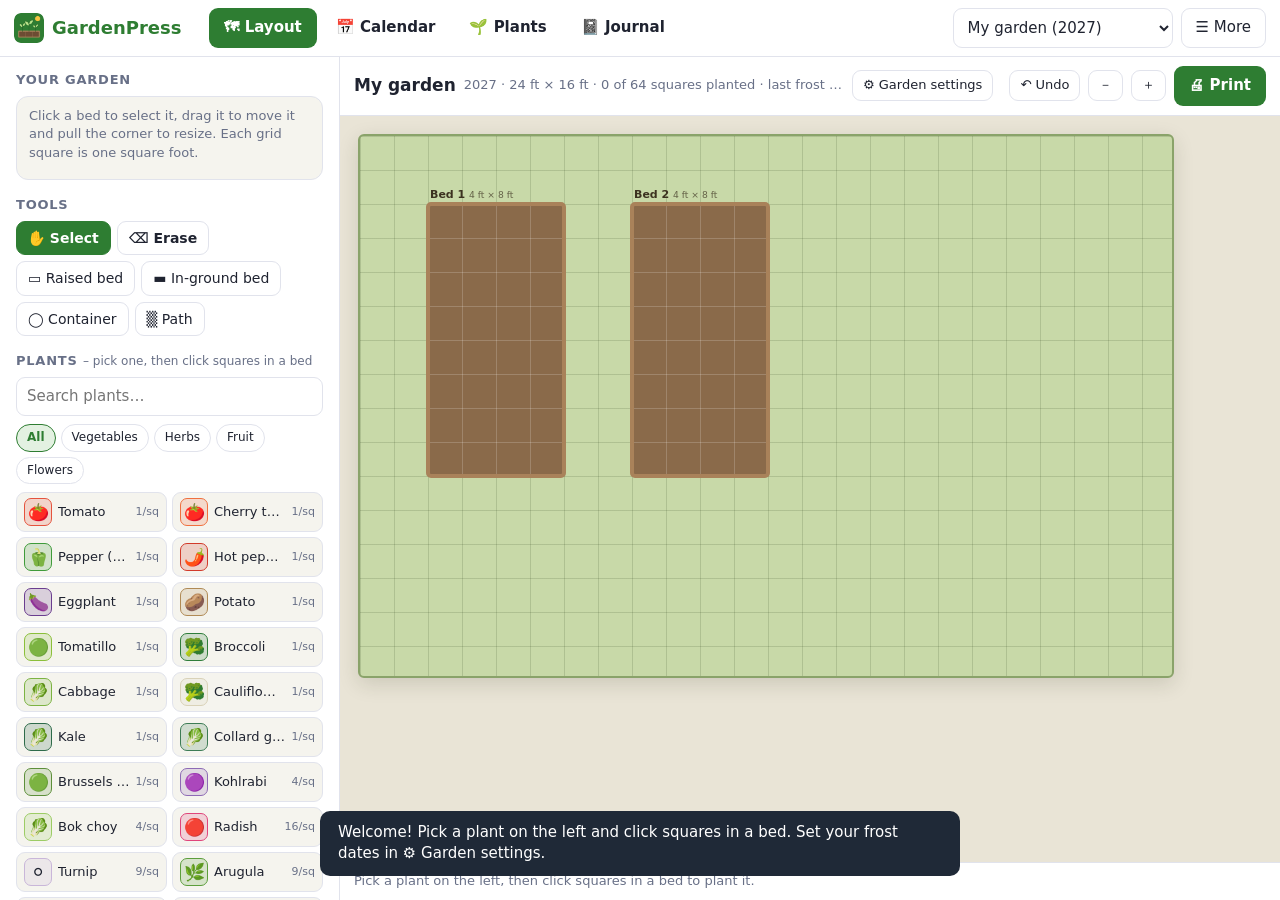
==== index.html @ b93dbdd5 "Add files via upload" ====
<!doctype html>
<html lang="en">
<head>
  <meta charset="utf-8">
  <meta name="viewport" content="width=device-width, initial-scale=1">
  <title>GardenPress – Garden Planner</title>
  <meta name="description" content="Plan your vegetable garden on Windows: draw raised beds, drag in 60+ vegetables, herbs and flowers with square foot spacing, get a planting calendar from your frost dates, companion and crop rotation warnings. Print your plan. Private, offline, no subscription.">
  <meta name="theme-color" content="#2e7d32">
  <link rel="manifest" href="manifest.json">
  <link rel="icon" href="icon-192.png">
  <link rel="stylesheet" href="style.css">
</head>
<body>
  <header class="topbar">
    <div class="brand"><img src="icon-192.png" alt="" width="30" height="30"><span>GardenPress</span></div>
    <nav class="tabs" id="tabs">
      <button data-t="layout" class="on">🗺 Layout</button>
      <button data-t="calendar">📅 Calendar</button>
      <button data-t="plants">🌱 Plants</button>
      <button data-t="journal">📓 Journal</button>
    </nav>
    <div class="top-btns">
      <select id="docPick" title="Your garden plans"></select>
      <button id="moreBtn" class="tb">☰ More</button>
      <button id="proBtn" class="pro-btn" hidden>★ Get Pro</button>
    </div>
    <div id="menu" class="menu" hidden>
      <button id="newDocBtn">＋ New garden plan</button>
      <button id="nextSeasonBtn">↻ Start next season (keeps beds, checks rotation) ★</button>
      <button id="renameDocBtn">✎ Rename this plan</button>
      <button id="delDocBtn" class="danger">🗑 Delete this plan…</button>
      <hr>
      <button id="printBtn2">🖨 Print the garden plan</button>
      <button id="printCalBtn">📅 Print planting calendar ★</button>
      <button id="printLabelsBtn">🏷 Print plant labels ★</button>
      <button id="printShopBtn">🛒 Print seed &amp; plant shopping list ★</button>
      <hr>
      <button id="backupBtn">💾 Back up everything (.json)</button>
      <button id="restoreFileBtn">📂 Restore a backup…</button>
      <button id="sampleBtn">✨ Open a sample garden</button>
      <hr>
      <a href="help.html" target="_blank" rel="noopener">❓ How to use GardenPress</a>
      <a href="why.html" target="_blank" rel="noopener">💡 Why GardenPress – compare</a>
      <a href="mailto:thequan03072002@gmail.com?subject=GardenPress%20feedback">✉ Feedback &amp; support</a>
    </div>
    <input id="fileIn" type="file" hidden>
  </header>

  <!-- LAYOUT -->
  <main class="pane" id="layoutPane">
    <section class="side" id="side">
      <div id="selBox"></div>
      <h2>Tools</h2>
      <div class="tools" id="tools">
        <button data-tool="select" class="on" title="Select, move and resize (Esc)">✋ Select</button>
        <button data-tool="erase" title="Remove plants">⌫ Erase</button>
      </div>
      <div class="tools add">
        <button id="addBed">▭ Raised bed</button>
        <button id="addRow">▬ In-ground bed</button>
        <button id="addPot">◯ Container</button>
        <button id="addPath">▒ Path</button>
      </div>
      <h2>Plants <span class="muted" id="plantHint">– pick one, then click squares in a bed</span></h2>
      <input id="plantSearch" placeholder="Search plants…">
      <div class="chips" id="catChips"></div>
      <div class="palette" id="palette"></div>
      <button id="customPlantBtn" class="add-btn">＋ Add your own plant ★</button>
    </section>
    <section class="main-col canvas-col">
      <div class="bar">
        <b id="gName" class="gname"></b>
        <span class="muted" id="gInfo"></span>
        <button id="gSettingsBtn" class="ghost mini">⚙ Garden settings</button>
        <span class="grow"></span>
        <button id="warnBtn" class="warn-chip" hidden></button>
        <button id="undoBtn" class="ghost mini" title="Undo (Ctrl+Z)">↶ Undo</button>
        <button id="zoomOut" class="ghost mini" title="Zoom out">－</button>
        <button id="zoomIn" class="ghost mini" title="Zoom in">＋</button>
        <button id="printBtn" class="primary">🖨 Print</button>
      </div>
      <div class="canvas-wrap" id="canvasWrap"><div class="ground" id="ground"></div></div>
      <div class="legend" id="legend"></div>
    </section>
  </main>

  <!-- CALENDAR -->
  <main class="page" id="calendarPane" hidden>
    <div class="page-in wide-in">
      <div class="ph-row"><h1 class="ph">📅 Planting calendar</h1><span class="grow"></span><button id="frostBtn" class="ghost">❄ Frost dates</button><button id="printCal" class="primary">🖨 Print calendar ★</button></div>
      <p class="hint" id="calHint"></p>
      <div class="todo" id="todo"></div>
      <div class="cal-legend"><span class="k ind"></span> Start seeds indoors <span class="k out"></span> Plant out / sow outside <span class="k suc"></span> Sow again (succession) <span class="k har"></span> Harvest</div>
      <div class="table-wrap"><div class="gantt" id="gantt"></div></div>
    </div>
  </main>

  <!-- PLANTS -->
  <main class="page" id="plantsPane" hidden>
    <div class="page-in wide-in">
      <div class="ph-row"><h1 class="ph">🌱 Plant guide</h1><span class="grow"></span><input id="libSearch" placeholder="Search…" style="width:240px"></div>
      <p class="hint">Spacing uses square foot gardening: how many plants fit in one 1 ft × 1 ft (30 × 30 cm) square. Timing is counted from your last spring frost.</p>
      <div class="lib" id="lib"></div>
    </div>
  </main>

  <!-- JOURNAL -->
  <main class="page" id="journalPane" hidden>
    <div class="page-in wide-in">
      <div class="ph-row"><h1 class="ph">📓 Garden journal <span class="pro-tag">Pro</span></h1><span class="grow"></span><button id="addNoteBtn" class="ghost">＋ Note</button><button id="addHarvestBtn" class="primary">🧺 Log a harvest</button></div>
      <div class="app-stats" id="harvestStats"></div>
      <div class="table-wrap"><table class="guests" id="jTable"></table></div>
      <p class="hint" id="jHint"></p>
    </div>
  </main>

  <!-- dialogs -->
  <dialog id="setDlg" class="dlg">
    <h2>Garden settings</h2>
    <label class="field">Plan name<input id="sName"></label>
    <div class="two"><label class="field">Season (year)<input id="sYear" type="number" min="2000" max="2100"></label><label class="field">Units<select id="sUnits"><option value="ft">Feet (1 square = 1 ft)</option><option value="m">Metric (1 square = 30 cm)</option></select></label></div>
    <div class="two"><label class="field">Garden width (squares)<input id="sW" type="number" min="4" max="120"></label><label class="field">Garden length (squares)<input id="sH" type="number" min="4" max="120"></label></div>
    <h3 class="sub">❄ Frost dates</h3>
    <label class="field">Pick your USDA hardiness zone to fill typical dates<select id="sZone"><option value="">– choose –</option></select></label>
    <div class="two"><label class="field">Last spring frost<input id="sLast" type="date"></label><label class="field">First fall frost<input id="sFirst" type="date"></label></div>
    <p class="hint">Zone dates are averages. For the best calendar, enter the dates for your town (search “last frost date” plus your zip code) – they move every planting date.</p>
    <div class="row-btns"><button id="sSave" class="primary">Save</button><button id="sCancel" class="ghost">Cancel</button></div>
  </dialog>

  <dialog id="warnDlg" class="dlg">
    <h2>Garden check</h2>
    <ul class="checks" id="warnList"></ul>
    <div class="row-btns"><button id="warnClose" class="ghost">Close</button></div>
  </dialog>

  <dialog id="jDlg" class="dlg">
    <h2 id="jDlgTitle">Journal</h2>
    <div class="two"><label class="field">Date<input id="jDate" type="date"></label><label class="field">Plant<select id="jPlant"></select></label></div>
    <div class="two" id="jQtyRow"><label class="field">Amount<input id="jQty" type="number" min="0" step="any"></label><label class="field">Unit<select id="jUnit"><option>lb</option><option>kg</option><option>oz</option><option>g</option><option>pieces</option><option>bunches</option></select></label></div>
    <label class="field">Notes<textarea id="jText" rows="3" placeholder="What did you do or notice?"></textarea></label>
    <div class="row-btns"><button id="jSave" class="primary">Save</button><button id="jDel" class="ghost danger">Delete</button><button id="jCancel" class="ghost">Cancel</button></div>
  </dialog>

  <dialog id="cpDlg" class="dlg">
    <h2>Your own plant</h2>
    <div class="two"><label class="field">Name<input id="cpName" placeholder="e.g. Cherokee Purple tomato"></label><label class="field">Same family and timing as<select id="cpBase"></select></label></div>
    <div class="two"><label class="field">Plants per square<input id="cpSq" type="number" min="1" max="16"></label><label class="field">Days to maturity<input id="cpDtm" type="number" min="10" max="400"></label></div>
    <label class="field">Icon<input id="cpIc" maxlength="4" placeholder="🍅"></label>
    <div class="row-btns"><button id="cpSave" class="primary">Add plant</button><button id="cpCancel" class="ghost">Cancel</button></div>
  </dialog>

  <dialog id="proDialog" class="dlg">
    <h2>GardenPress Pro</h2>
    <p class="muted">One-time purchase. Yours forever on this Microsoft account – no yearly subscription. Popular online garden planners cost about $35 every year.</p>
    <ul class="pro-list">
      <li><strong>Unlimited garden plans and seasons</strong> <span class="muted">(Free: 1 plan)</span></li>
      <li><strong>Crop rotation check</strong> – start next season and see which beds grew the same family last year</li>
      <li><strong>Printable planting calendar</strong>, plant labels and seed shopping list</li>
      <li><strong>Garden journal and harvest log</strong> with totals per crop</li>
      <li><strong>Your own plants and varieties</strong></li>
    </ul>
    <p id="proMsg" class="pro-msg" hidden></p>
    <p id="trialInfo" class="pro-msg" hidden></p>
    <div class="row-btns">
      <button id="trialBtn" class="ghost" hidden>Try every Pro feature free for 7 days</button>
      <button id="buyBtn" class="primary">Unlock Pro</button>
      <button id="restoreBtn" class="ghost">Restore purchase</button>
      <button id="closePro" class="ghost">Not now</button>
    </div>
  </dialog>

  <div id="toast" class="toast" hidden></div>
  <div id="printArea"></div>
  <script src="plants.js"></script>
  <script src="app.js"></script>
</body>
</html>
---- style.css ----
:root {
  --bg: #f5f4ee; --card: #ffffff; --text: #1f2330; --muted: #687087;
  --line: #e1e3ec; --accent: #2e7d32; --accent-2: #e3f1e1; --on-accent: #ffffff; --danger: #b42318;
}
@media (prefers-color-scheme: dark) {
  :root { --bg: #141713; --card: #1c211b; --text: #edf2ea; --muted: #a8b3a4; --line: #2f382d; --accent: #8fd18f; --accent-2: #20331f; --on-accent: #0f2410; --danger: #f97066; }
}
* { box-sizing: border-box; }
[hidden] { display: none !important; }
html, body { height: 100%; }
body { margin: 0; font: 15px/1.45 'Segoe UI', system-ui, sans-serif; background: var(--bg); color: var(--text); display: flex; flex-direction: column; }
button, input, select, textarea { font: inherit; color: inherit; }
button { cursor: pointer; border: 1px solid transparent; border-radius: 9px; padding: 8px 14px; background: var(--accent-2); }
input, select, textarea { background: var(--card); border: 1px solid var(--line); border-radius: 9px; padding: 8px 10px; width: 100%; }
textarea { resize: vertical; }
input:focus, select:focus, textarea:focus, button:focus-visible { outline: 3px solid var(--accent); outline-offset: 1px; }
.primary { background: var(--accent); color: var(--on-accent); font-weight: 700; }
.ghost { background: transparent; border-color: var(--line); }
.ghost:hover, .tb:hover { border-color: var(--accent); }
.danger { color: var(--danger); }
.danger-text { color: var(--danger) !important; }
.muted { color: var(--muted); font-weight: 400; }
.hint { color: var(--muted); font-size: 13px; margin: 6px 0; }
.wide { width: 100%; margin-top: 8px; }

.topbar { display: flex; align-items: center; gap: 14px; padding: 8px 14px; background: var(--card); border-bottom: 1px solid var(--line); position: relative; }
.brand { display: flex; align-items: center; gap: 8px; font-weight: 800; font-size: 18px; color: var(--accent); }
.brand img { border-radius: 7px; }
.tabs { display: flex; gap: 4px; margin-left: 14px; }
.tabs button { background: transparent; font-weight: 600; }
.tabs button.on { background: var(--accent); color: var(--on-accent); }
.top-btns { margin-left: auto; display: flex; gap: 8px; }
.tb { background: transparent; border-color: var(--line); }
.pro-btn { background: #c9a227; color: #2a1d00; font-weight: 800; }
.pro-btn.is-pro { background: var(--accent-2); color: var(--accent); cursor: default; }
.menu { position: absolute; right: 14px; top: 52px; background: var(--card); border: 1px solid var(--line); border-radius: 12px; box-shadow: 0 12px 30px rgba(0,0,0,.18); padding: 6px; z-index: 30; display: flex; flex-direction: column; min-width: 280px; }
.menu button, .menu a { text-align: left; background: transparent; padding: 9px 12px; border-radius: 8px; color: var(--text); text-decoration: none; }
.menu button:hover, .menu a:hover { background: var(--accent-2); }

.pane { flex: 1; display: grid; grid-template-columns: 330px 1fr; min-height: 0; }
.side { padding: 14px 16px; border-right: 1px solid var(--line); overflow: auto; background: var(--card); }
.side h2 { font-size: 13px; text-transform: uppercase; letter-spacing: .06em; color: var(--muted); margin: 16px 0 6px; }
.side h2:first-child { margin-top: 0; }
.main-col { overflow: auto; padding: 14px 18px; min-width: 0; }
.field { display: flex; flex-direction: column; gap: 4px; font-weight: 600; font-size: 14px; margin-top: 8px; }
.two { display: grid; grid-template-columns: 1fr 1fr; gap: 10px; }
.row-btns { display: flex; gap: 8px; flex-wrap: wrap; margin-top: 10px; }
.check { display: flex; align-items: center; gap: 8px; margin-top: 10px; font-size: 14px; }
.check input { width: 18px; height: 18px; accent-color: var(--accent); }
.stats { margin-top: 16px; background: var(--accent-2); border-radius: 10px; padding: 10px 12px; font-size: 14px; line-height: 1.7; }

.list-head { display: flex; gap: 10px; margin-bottom: 10px; }
.list-head select { width: 210px; }
.table-wrap { background: var(--card); border: 1px solid var(--line); border-radius: 12px; overflow: hidden; }
table.guests { width: 100%; border-collapse: collapse; }
.guests th { text-align: left; font-size: 12px; text-transform: uppercase; letter-spacing: .05em; color: var(--muted); padding: 8px 10px; border-bottom: 1px solid var(--line); background: var(--bg); }
.guests td { padding: 7px 10px; border-bottom: 1px solid var(--line); }
.dlg { border: 1px solid var(--line); border-radius: 16px; padding: 22px; background: var(--card); color: var(--text); max-width: 460px; width: calc(100% - 32px); }
.dlg::backdrop { background: rgba(0,0,0,.5); }
.dlg h2 { margin: 0 0 6px; font-size: 21px; }
.pro-list { padding-left: 20px; line-height: 1.8; }
.pro-msg { background: var(--accent-2); border-radius: 8px; padding: 9px 11px; }
.toast { position: fixed; left: 50%; bottom: 24px; transform: translateX(-50%); background: #1f2937; color: #fff; padding: 11px 18px; border-radius: 10px; z-index: 50; max-width: calc(100% - 24px); }

#printArea { display: none; }
@media print {
  body > *:not(#printArea) { display: none !important; }
  html, body { display: block; background: #fff; height: auto; }
  #printArea { display: block; }
  #printArea .resume { box-shadow: none; min-height: 0 !important; }
  .resume { -webkit-print-color-adjust: exact; print-color-adjust: exact; }
}

/* ---------- GardenPress ---------- */
.grow { flex: 1; }
.mini { font-size: 13px; padding: 5px 10px; }
#docPick { width: 220px; }
.menu hr { border: 0; border-top: 1px solid var(--line); margin: 4px 6px; width: auto; }
.pane { grid-template-columns: 340px 1fr; }
.side h2 .muted { text-transform: none; letter-spacing: 0; font-size: 12px; }
.tools { display: flex; gap: 6px; flex-wrap: wrap; }
.tools button { background: transparent; border-color: var(--line); font-weight: 600; font-size: 14px; padding: 6px 11px; }
.tools button.on { background: var(--accent); color: var(--on-accent); border-color: var(--accent); }
.tools.add { margin-top: 6px; }
.tools.add button { font-weight: 500; }
.chips { display: flex; gap: 5px; flex-wrap: wrap; margin: 8px 0; }
.chips button { font-size: 12px; padding: 4px 10px; background: transparent; border-color: var(--line); border-radius: 99px; }
.chips button.on { background: var(--accent-2); border-color: var(--accent); color: var(--accent); font-weight: 700; }
.palette { display: grid; grid-template-columns: 1fr 1fr; gap: 5px; }
.palette button { display: flex; align-items: center; gap: 6px; text-align: left; padding: 5px 7px; background: var(--bg); border: 1px solid var(--line); font-size: 13px; min-width: 0; }
.palette button:hover { border-color: var(--accent); }
.palette button.on { border-color: var(--accent); box-shadow: 0 0 0 2px var(--accent); background: var(--accent-2); }
.palette .pi, .pc-ic { width: 28px; height: 28px; border-radius: 7px; display: grid; place-items: center; border: 1.5px solid; flex: none; font-size: 17px; }
.palette .pn { flex: 1; overflow: hidden; text-overflow: ellipsis; white-space: nowrap; }
.palette small { color: var(--muted); font-size: 11px; }
.add-btn { width: 100%; margin-top: 10px; background: transparent; border: 1px dashed var(--accent); color: var(--accent); font-weight: 600; }
.pro-tag { font-size: 12px; background: #c9a227; color: #2a1d00; border-radius: 6px; padding: 2px 7px; vertical-align: middle; font-weight: 800; }
.three { display: grid; grid-template-columns: 1.4fr 1fr 1fr; gap: 8px; }

.pcard { border: 1px solid var(--line); border-radius: 12px; padding: 10px 12px; background: var(--bg); }
.pc-h { display: flex; gap: 10px; align-items: center; margin-bottom: 6px; }
.pc-ic { width: 40px; height: 40px; font-size: 24px; border-radius: 10px; }
.pc-h b { font-size: 17px; display: block; }
.pc-h small { color: var(--muted); font-size: 12px; }
.pc-row { display: grid; grid-template-columns: 96px 1fr; gap: 8px; font-size: 13px; padding: 3px 0; border-top: 1px dashed var(--line); }
.pc-row span { color: var(--muted); }
.pc-row b { font-weight: 600; }
.okc { color: #2e7d32; } .badc { color: var(--danger); }
@media (prefers-color-scheme: dark) { .okc { color: #8fd18f; } }
.tip { font-size: 13px; margin: 8px 0 0; background: var(--accent-2); border-radius: 8px; padding: 7px 9px; }
.sum { display: flex; flex-wrap: wrap; gap: 6px 12px; font-size: 13px; }
.sum b { color: var(--accent); }

.canvas-col { display: flex; flex-direction: column; padding: 0; min-width: 0; }
.bar { display: flex; flex-wrap: nowrap; gap: 8px; align-items: center; padding: 9px 14px; background: var(--card); border-bottom: 1px solid var(--line); }
.gname { font-size: 17px; }
#gInfo { font-size: 13px; overflow: hidden; text-overflow: ellipsis; white-space: nowrap; min-width: 0; flex: 0 1 auto; }
.gname { white-space: nowrap; }
.bar button { white-space: nowrap; flex: none; }
.warn-chip { background: #fff1d6; color: #7a4d00; font-weight: 700; font-size: 13px; padding: 5px 11px; }
.warn-chip.ok { background: #dff5e8; color: #17603a; }
.canvas-wrap { flex: 1; overflow: auto; padding: 18px; background: #e9e4d6; }
@media (prefers-color-scheme: dark) { .canvas-wrap { background: #10130f; } }
.ground { display: inline-block; touch-action: none; user-select: none; }
.ground-in { position: relative; background-color: #c8d9a8; background-image: linear-gradient(rgba(60,80,40,.18) 1px, transparent 1px), linear-gradient(90deg, rgba(60,80,40,.18) 1px, transparent 1px); border: 2px solid #8aa36a; border-radius: 6px; box-shadow: 0 6px 20px rgba(40,50,20,.15); }
.ground.planting .bed:not(.t-path) { cursor: crosshair; }
.ground.erasing .bed { cursor: not-allowed; }
.bed { position: absolute; background-color: #8a6a4a; background-image: linear-gradient(rgba(255,255,255,.18) 1px, transparent 1px), linear-gradient(90deg, rgba(255,255,255,.18) 1px, transparent 1px); background-size: var(--z) var(--z); cursor: grab; box-sizing: border-box; }
.bed.t-raised { outline: 4px solid #a9825a; outline-offset: -2px; border-radius: 3px; }
.bed.t-ground { background-color: #7d5d3f; border-radius: 2px; }
.bed.t-pot { background-color: #9a6a4a; border-radius: 50%; outline: 4px solid #c27d52; outline-offset: -2px; overflow: hidden; }
.bed.t-path { background-color: #d8d2c4; background-image: radial-gradient(#b9b1a0 1.2px, transparent 1.4px); background-size: 9px 9px; }
.bed.sel { box-shadow: 0 0 0 3px #fff, 0 0 0 6px var(--accent); z-index: 2; }
.bed-name { position: absolute; left: 0; bottom: 100%; font-size: 11px; font-weight: 700; color: #3c3220; white-space: nowrap; padding: 0 2px 1px; pointer-events: none; }
.bed-name small { font-weight: 500; opacity: .7; }
@media (prefers-color-scheme: dark) { .bed-name { color: #d9e6cf; } }
.pl { position: absolute; display: grid; place-items: center; border: 1.5px solid; border-radius: 5px; box-sizing: border-box; overflow: hidden; }
.pl span { line-height: 1; }
.pl i { position: absolute; right: 2px; bottom: 0; font: 700 10px 'Segoe UI', sans-serif; color: #222; background: rgba(255,255,255,.8); border-radius: 4px; padding: 0 2px; }
.pl.sel { box-shadow: 0 0 0 2px #fff, 0 0 0 4px #1d4ed8; z-index: 3; }
.pl.bad { box-shadow: inset 0 0 0 2px #e5484d; }
.pl.bad::after { content: '!'; position: absolute; left: 2px; top: 0; font: 800 11px 'Segoe UI'; color: #fff; background: #e5484d; border-radius: 50%; width: 13px; height: 13px; display: grid; place-items: center; }
.ground .bed { background-color: #8a6a4a; }
.ground .bed .pl { background-blend-mode: normal; }
.ground .pl { background-color: rgba(255,255,255,.55); }
.handle { position: absolute; right: -7px; bottom: -7px; width: 14px; height: 14px; background: var(--accent); border: 2px solid #fff; border-radius: 4px; cursor: nwse-resize; z-index: 4; }
.legend { display: flex; flex-wrap: wrap; gap: 6px 14px; padding: 9px 14px; background: var(--card); border-top: 1px solid var(--line); font-size: 13px; max-height: 92px; overflow: auto; }
.lg { display: inline-flex; align-items: center; gap: 5px; }
.lg b { width: 20px; height: 20px; border: 1.5px solid; border-radius: 5px; display: grid; place-items: center; font-size: 12px; }
.lg small { color: var(--muted); }

/* pages */
.page { flex: 1; overflow: auto; }
.page-in { max-width: 860px; margin: 0 auto; padding: 18px 18px 60px; }
.page-in.wide-in { max-width: 1200px; }
.ph { font-size: 24px; margin: 0 0 6px; }
.ph-row { display: flex; align-items: center; gap: 10px; margin-bottom: 6px; flex-wrap: wrap; }
h3.sub { margin: 16px 0 0; font-size: 15px; }
.todo { background: var(--card); border: 1px solid var(--line); border-radius: 14px; padding: 4px 14px 10px; margin: 10px 0 14px; }
.todo:empty { display: none; }
.todo h3 { font-size: 15px; margin: 10px 0 6px; }
.td { padding: 5px 8px; border-left: 4px solid; margin: 4px 0; border-radius: 4px; background: var(--bg); font-size: 14px; }
.td b { display: inline-block; min-width: 62px; }
.td.past { opacity: .6; }
.td.ind { border-color: #8e6bd1; } .td.out { border-color: #2e9a4a; } .td.suc { border-color: #7cc576; } .td.har { border-color: #e8912d; }
.cal-legend { font-size: 13px; color: var(--muted); display: flex; align-items: center; gap: 6px; flex-wrap: wrap; margin: 6px 0 10px; }
.cal-legend .k { width: 22px; height: 10px; border-radius: 3px; display: inline-block; margin-left: 8px; }
.k.ind, .b.ind { background: #8e6bd1; } .k.out, .b.out { background: #2e9a4a; } .k.suc, .b.suc { background: #9bd48f; } .k.har, .b.har { background: #e8912d; }
.gantt { min-width: 760px; }
.table-wrap { background: var(--card); border: 1px solid var(--line); border-radius: 12px; overflow: auto; }
.g-row { display: grid; grid-template-columns: 230px 1fr; border-bottom: 1px solid var(--line); }
.g-row:last-child { border-bottom: 0; }
.g-name { padding: 7px 10px; font-size: 14px; white-space: nowrap; overflow: hidden; text-overflow: ellipsis; border-right: 1px solid var(--line); }
.g-name small { color: var(--muted); }
.g-track { position: relative; min-height: 34px; background-image: repeating-linear-gradient(90deg, transparent 0, transparent calc(100%/12 - 1px), var(--line) calc(100%/12 - 1px), var(--line) calc(100%/12)); }
.g-head .g-track { display: grid; grid-template-columns: repeat(12, 1fr); background: var(--bg); font-size: 12px; font-weight: 700; color: var(--muted); }
.g-head .g-track span { padding: 8px 6px; }
.g-head .g-name { background: var(--bg); font-weight: 700; color: var(--muted); font-size: 12px; text-transform: uppercase; }
.b { position: absolute; top: 11px; height: 12px; border-radius: 4px; }
.b.ind { top: 7px; height: 8px; opacity: .85; }
.b.har { top: 18px; height: 9px; }
.frost { position: absolute; top: 0; bottom: 0; width: 0; border-left: 2px dashed #4a90d9; }
.today { position: absolute; top: 0; bottom: 0; width: 2px; background: #e5484d; }
.lib-h { font-size: 18px; margin: 20px 0 8px; }
.lib-grid { display: grid; grid-template-columns: repeat(auto-fill, minmax(330px, 1fr)); gap: 12px; }
.lib-c .pcard { background: var(--card); height: 100%; }
.lib-c .rule { margin-top: 8px; }
.lib-c .mini { margin: 6px 6px 0 0; }
.app-stats { display: flex; gap: 10px; flex-wrap: wrap; margin: 10px 0 12px; }
.app-stats div { background: var(--card); border: 1px solid var(--line); border-radius: 12px; padding: 8px 14px; min-width: 120px; }
.app-stats b { display: block; font-size: 20px; }
.app-stats span { font-size: 13px; color: var(--muted); }
tr.clickable { cursor: pointer; }
tr.clickable:hover td { background: var(--accent-2); }
.checks { list-style: none; padding: 0; margin: 8px 0; max-height: 56vh; overflow: auto; }
.checks li { padding: 8px 10px 8px 34px; border-radius: 9px; margin-bottom: 6px; position: relative; font-size: 14px; }
.checks li::before { position: absolute; left: 11px; top: 8px; font-weight: 800; }
.checks li.good { background: #e3f6ec; color: #155234; } .checks li.good::before { content: '✓'; }
.checks li.warn { background: #fff4d9; color: #6b4d00; } .checks li.warn::before { content: '!'; }
.checks li.bad { background: #fde5e3; color: #8c1d14; } .checks li.bad::before { content: '✕'; }

/* print */
.pr { font: 12px/1.4 'Segoe UI', sans-serif; color: #111; }
.pr-head { font-size: 18px; border-bottom: 2px solid #2e7d32; padding-bottom: 4px; margin-bottom: 10px; display: flex; gap: 6px; align-items: baseline; flex-wrap: wrap; }
.pr-head span { margin-left: auto; font-size: 12px; color: #555; }
.pr-ground { padding: 16px 4px 4px; }
.pr-ground .ground-in { box-shadow: none; }
.pr-scale { color: #555; font-size: 11px; margin: 4px 0 10px; }
.pr-t { width: 100%; border-collapse: collapse; font-size: 12px; }
.pr-t th, .pr-t td { border-bottom: 1px solid #ccc; padding: 4px 6px; text-align: left; }
.pr-t td.cb { font-size: 16px; width: 22px; }
.pr-gantt { min-width: 0; border: 1px solid #ccc; }
.pr-gantt .g-row { grid-template-columns: 190px 1fr; }
.labels { display: grid; grid-template-columns: repeat(3, 1fr); gap: 10px; font-family: 'Segoe UI', sans-serif; }
.lab { border: 2px dashed; border-radius: 10px; padding: 8px 10px; display: flex; gap: 8px; align-items: center; break-inside: avoid; min-height: 1.15in; }
.lab .li { font-size: 34px; }
.lab b { display: block; font-size: 15px; }
.lab small { display: block; color: #444; font-size: 11px; }
@media print {
  .bed, .pl, .ground-in, .b, .lab { -webkit-print-color-adjust: exact; print-color-adjust: exact; }
  .g-row { break-inside: avoid; }
}

@media (max-width: 900px) {
  .pane { grid-template-columns: 1fr; grid-template-rows: auto auto; overflow: auto; }
  .side { border-right: 0; overflow: visible; }
  .canvas-col { min-height: 70vh; }
  #docPick { width: 150px; }
}
@media (max-width: 820px) {
  .bar { flex-wrap: wrap; }
  .topbar { flex-wrap: wrap; gap: 8px; }
  .tabs { order: 3; width: 100%; overflow-x: auto; margin-left: 0; }
  .tabs button { white-space: nowrap; padding: 6px 10px; }
  .g-row { grid-template-columns: 150px 1fr; }
}
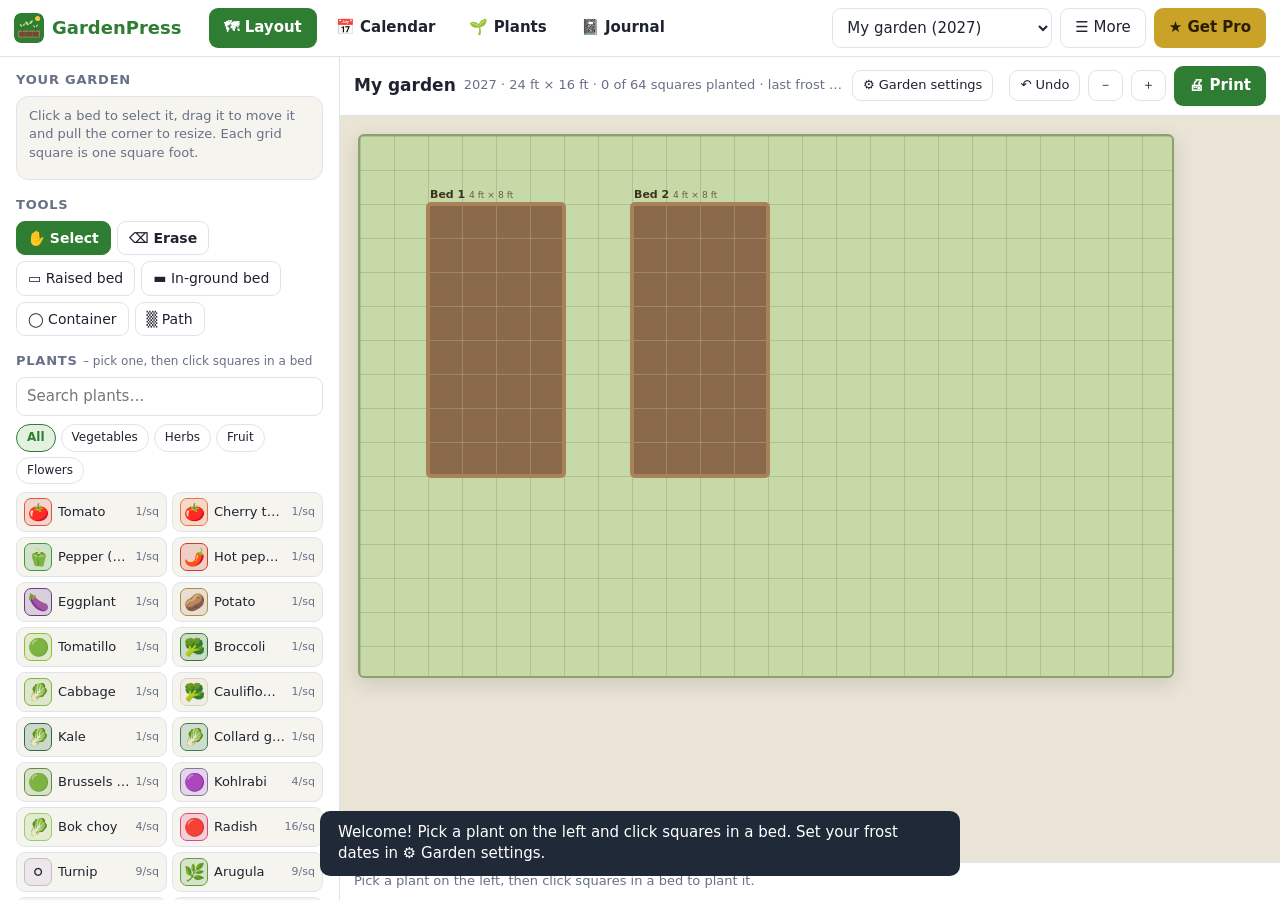
==== commit c1b4d64d: "Harden Pro check, close side doors, feedback note" ====
--- a/index.html
+++ b/index.html
@@ -66,6 +66,7 @@
       <div class="chips" id="catChips"></div>
       <div class="palette" id="palette"></div>
       <button id="customPlantBtn" class="add-btn">＋ Add your own plant ★</button>
+      <p class="feedback">💬 Something not working the way you want? Tell me – <a href="mailto:thequan03072002@gmail.com?subject=GardenPress%20feedback">thequan03072002@gmail.com</a>. I read every message and improve the app.</p>
     </section>
     <section class="main-col canvas-col">
       <div class="bar">
@@ -159,11 +160,12 @@
       <li><strong>Garden journal and harvest log</strong> with totals per crop</li>
       <li><strong>Your own plants and varieties</strong></li>
     </ul>
+    <p class="feedback">💬 Something not working the way you want? Tell me – <a href="mailto:thequan03072002@gmail.com?subject=GardenPress%20feedback">thequan03072002@gmail.com</a>. I read every message and improve the app.</p>
     <p id="proMsg" class="pro-msg" hidden></p>
     <p id="trialInfo" class="pro-msg" hidden></p>
     <div class="row-btns">
       <button id="trialBtn" class="ghost" hidden>Try every Pro feature free for 7 days</button>
-      <button id="buyBtn" class="primary">Unlock Pro</button>
+      <button id="buyBtn" class="primary" autofocus>Unlock Pro</button>
       <button id="restoreBtn" class="ghost">Restore purchase</button>
       <button id="closePro" class="ghost">Not now</button>
     </div>
--- a/style.css
+++ b/style.css
@@ -234,3 +234,7 @@
   .tabs button { white-space: nowrap; padding: 6px 10px; }
   .g-row { grid-template-columns: 150px 1fr; }
 }
+
+/* feedback note */
+.feedback { color: var(--muted); font-size: 12px; line-height: 1.45; margin: 12px 0 0; overflow-wrap: anywhere; }
+.feedback a { color: inherit; text-decoration: underline; }
